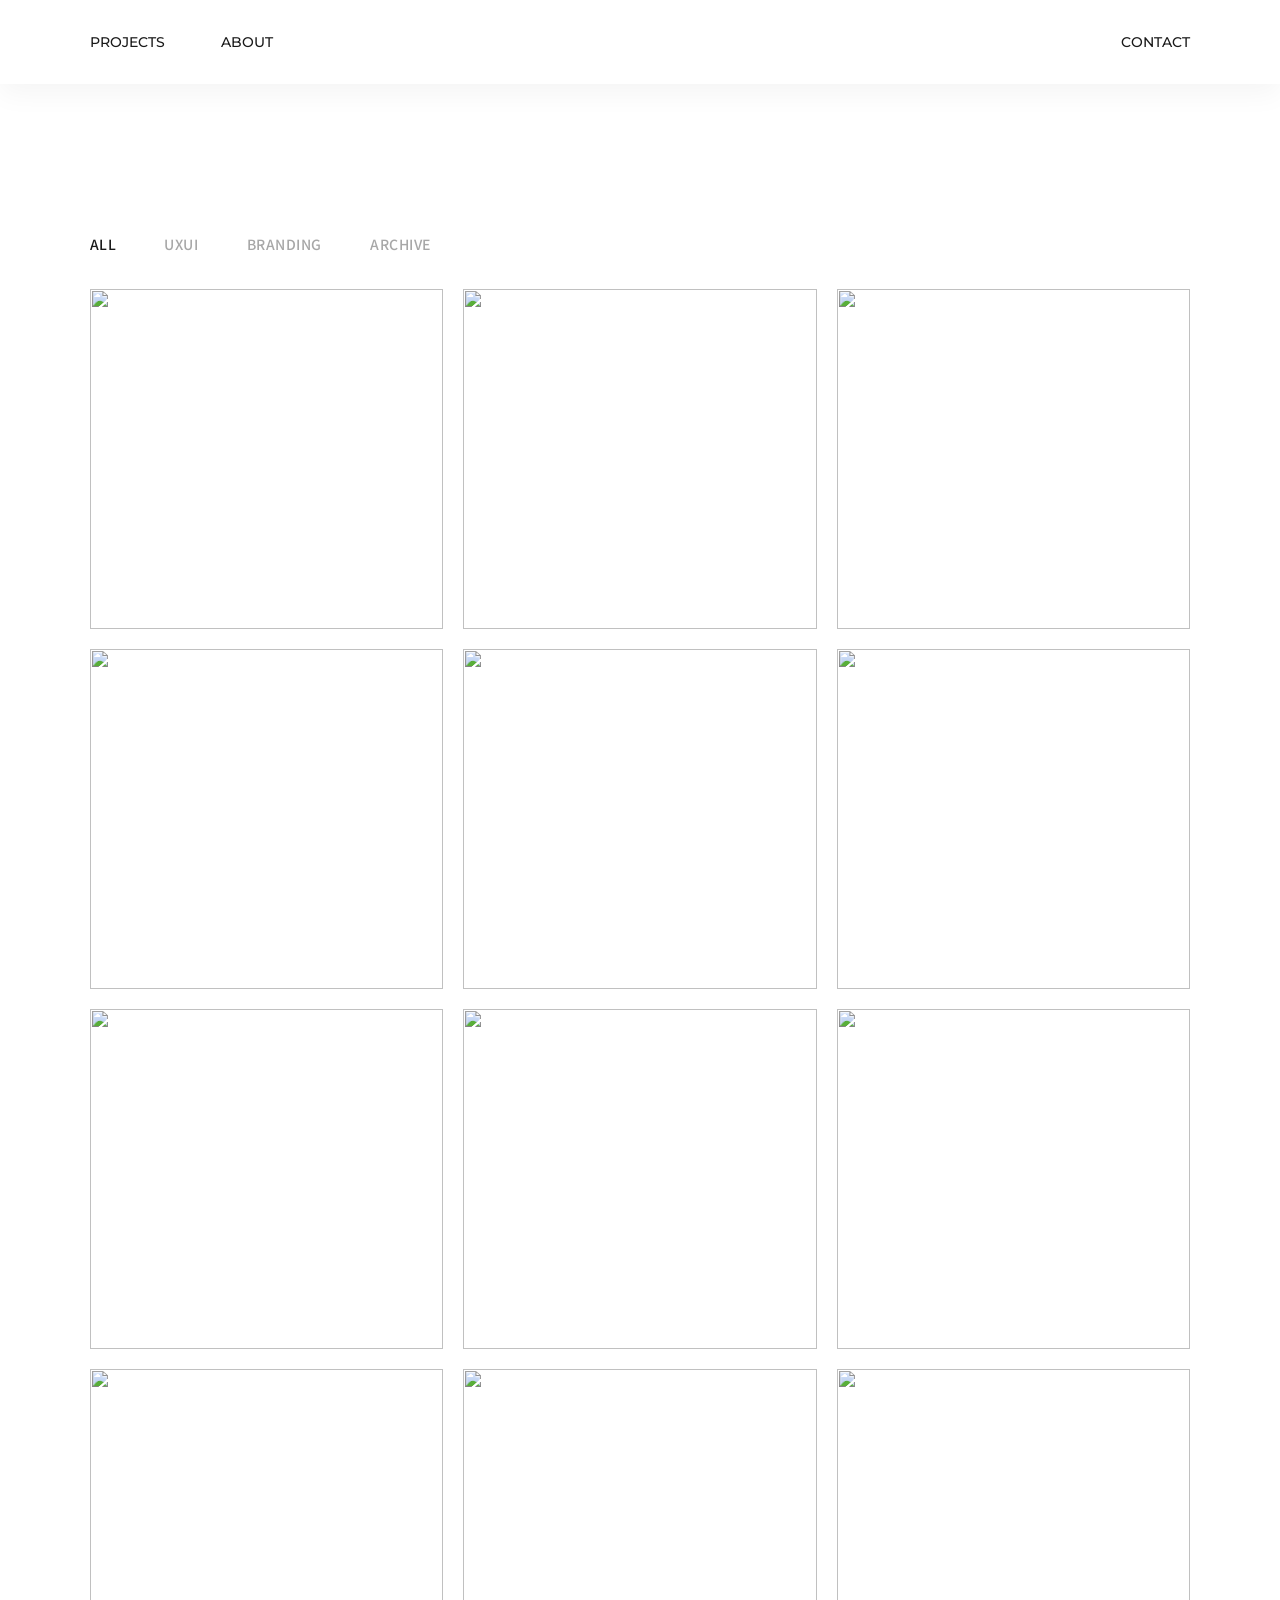
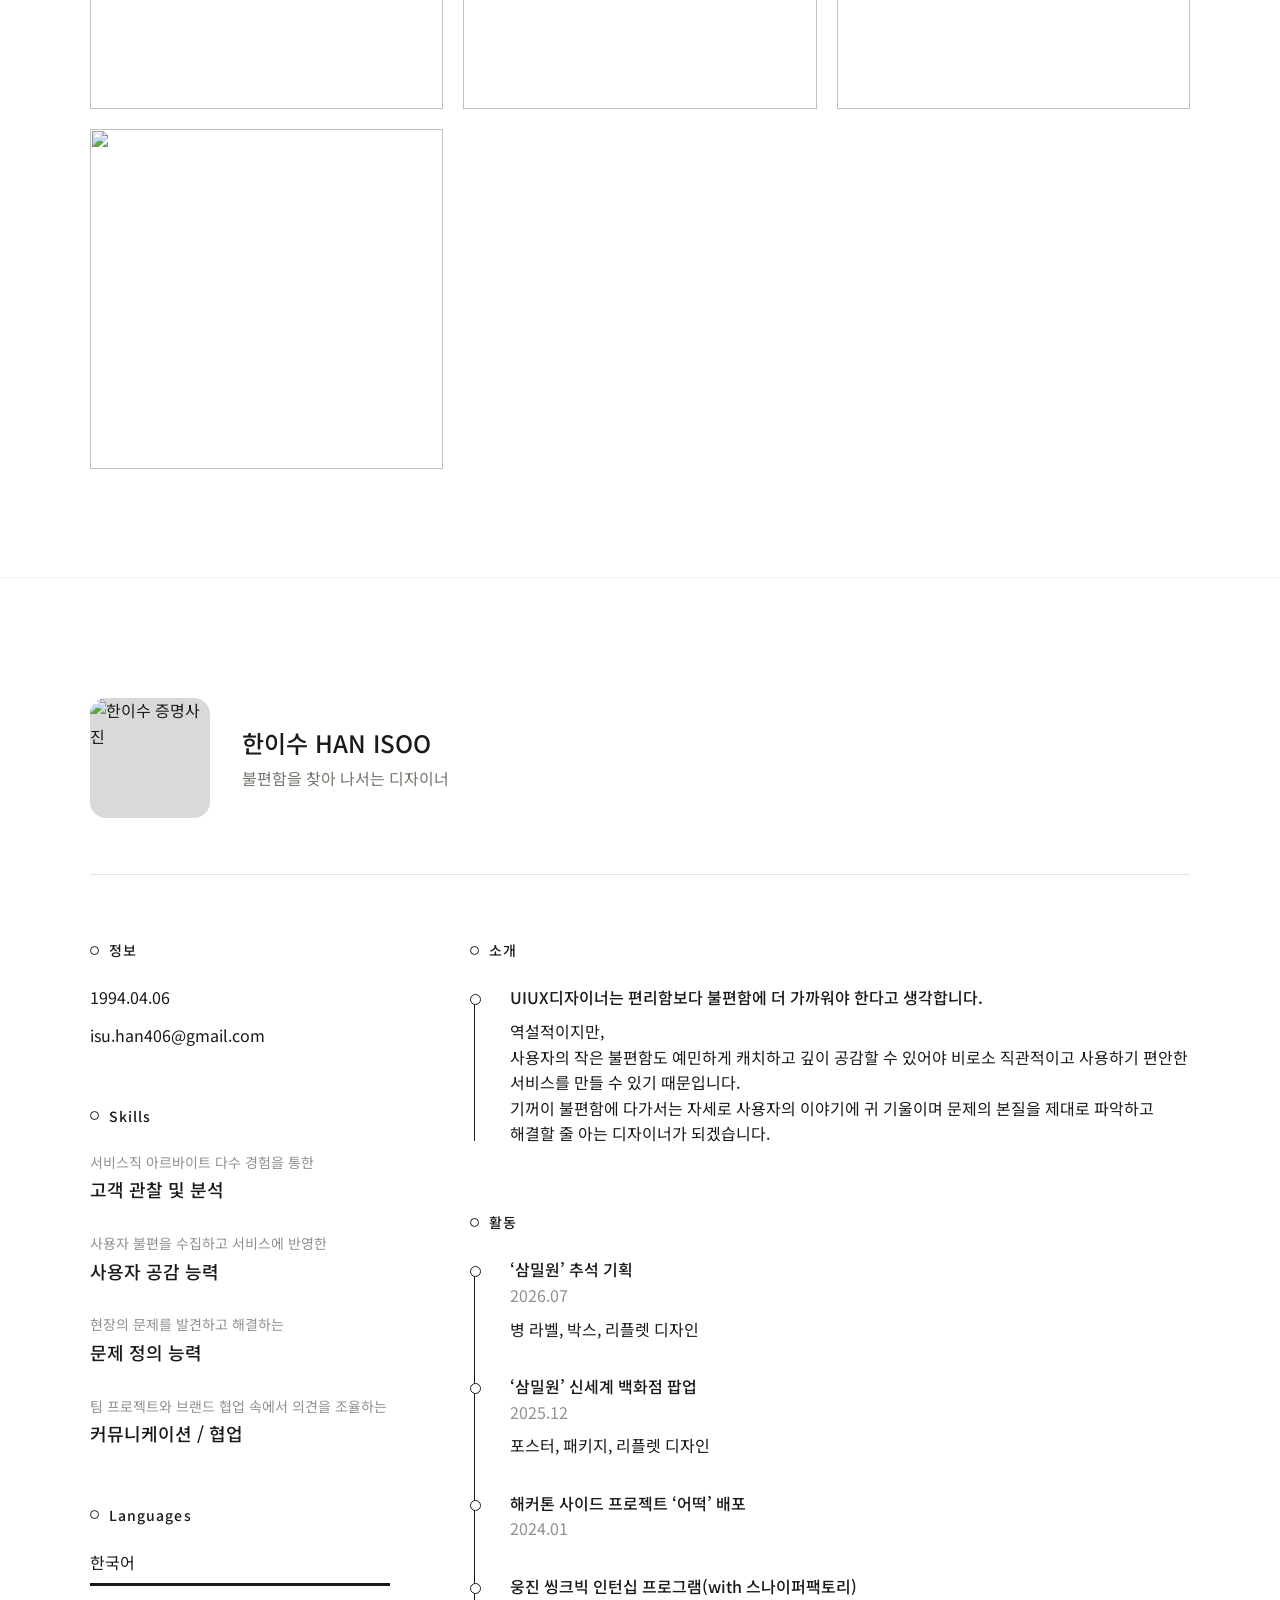
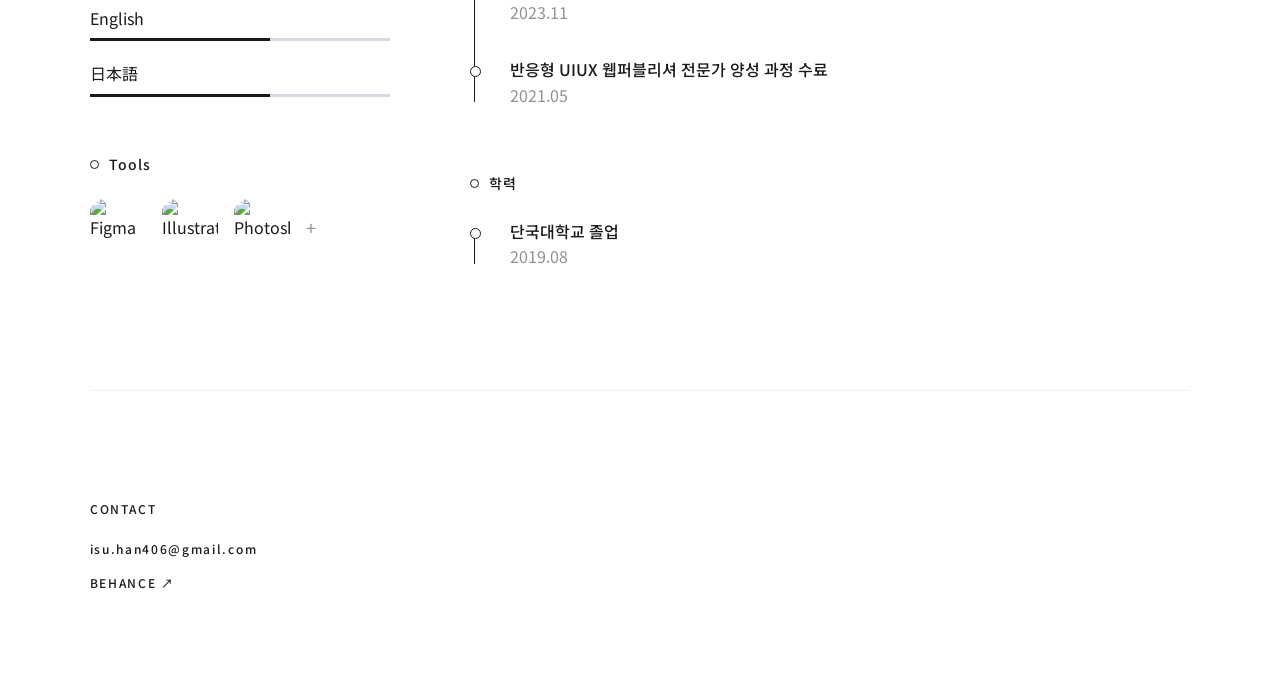
==== index.html @ bb0e3d98 "Add files via upload" ====
<!doctype html>
<html lang="ko">
<head>
  <meta charset="utf-8">
  <meta name="viewport" content="width=device-width, initial-scale=1">
  <meta name="description" content="Independent designer portfolio — UXUI, branding, and experience.">
  <title>Projects — Designer Portfolio</title>
  <link rel="preconnect" href="https://fonts.googleapis.com">
  <link rel="preconnect" href="https://fonts.gstatic.com" crossorigin>
<link href="https://fonts.googleapis.com/css2?family=Montserrat:wght@500;700&family=Noto+Sans+KR:wght@400;500;700&display=swap" rel="stylesheet">  <link rel="stylesheet" href="style.css">
</head>
<body class="home" id="top">
  <!-- 고정 상단 메뉴 -->
  <header class="header">
    <nav class="nav" aria-label="Main navigation">
      <div class="nav-left">
        <a href="#work" data-filter="all">PROJECTS</a>
        <a href="#about">ABOUT</a>
      
      </div>
      <a href="#contact">CONTACT</a>
    </nav>
  </header>

  <main>
    <section class="work" id="work">
      <!-- 카테고리 탭 -->
<div class="filters" role="toolbar" aria-label="Project categories">
  <button type="button" data-filter="all" class="is-on" aria-pressed="true">ALL</button>
  <button type="button" data-filter="uxui" aria-pressed="false">UXUI</button>
  <button type="button" data-filter="branding" aria-pressed="false">BRANDING</button>
  <button type="button" data-filter="archive" aria-pressed="false">ARCHIVE</button>
</div>

      <!-- 3열 그리드: 카테고리별 3개씩 -->
      <div class="grid">
        <a class="card" data-cat="uxui" href="projects/uxui-01.html" aria-label="UXUI 01">
          <img src="images/thumbnails/utteok.webp" alt="" loading="lazy">
          <div class="card-info">
    <h3 class="card-title">어떡?</h3>
    <p class="card-desc">초개인화 떡볶이 큐레이팅 서비스 <br>
      - 개발자, 기획자와 협업<br>
      - 웹앱 | 일러스트 | SNS홍보
    </p>
    <span class="card-more">자세히 보기 →</span>
  </div>
        </a>
        <a class="card" data-cat="uxui" href="projects/uxui-02.html" aria-label="UXUI 02">
          <img src="images/thumbnails/ooonmo.webp" alt="" loading="lazy">
<div class="card-info">
    <h3 class="card-title">오운모</h3>
    <p class="card-desc">취미 운동 맞춤 추천 서비스<br>
      - 기획부터 디자인까지<br>
      - AI를 이용한 A/B 테스트
    </p>
    <span class="card-more">자세히 보기 →</span>
  </div>
        </a>
        <a class="card fit" data-cat="uxui" href="projects/uxui-03.html" aria-label="UXUI 03">
          <img src="images/thumbnails/megathumb.webp" alt="" loading="lazy">
          <div class="card-info">
    <h3 class="card-title">메가커피 키오스크</h3>
    <p class="card-desc">메가커피 키오스크 UI 리디자인<br>
      - 브랜드 전략 분석<br>
      - 키오스크 화면 분석 | 실제와 비교
    </p>
    <span class="card-more">자세히 보기 →</span>
  </div>
        </a>

        <a class="card fit" data-cat="branding" href="projects/branding-01.html" aria-label="Branding 01">
          <img src="images/thumbnails/br1.webp" alt="" loading="lazy">
          <div class="card-info">
    <h3 class="card-title">병라벨과 패키지</h3>
    <p class="card-desc">삼밀원 추석 기획 상품 디자인<br>
      - 브랜딩<br>
      - 꿀병 라벨 | 박스 패키지
    </p>
    <span class="card-more">자세히 보기 →</span>
  </div>
        </a>
        <a class="card" data-cat="branding" href="projects/branding-02.html" aria-label="Branding 02">
          <img src="images/thumbnails/br2.webp" alt="" loading="lazy">
          <div class="card-info">
    <h3 class="card-title">포스터</h3>
    <p class="card-desc">신세계 백화점 팝업 포스터<br>
      - 현장 UX 관찰과 분석<br>
      - 매출 증대 효과
    </p>
    <span class="card-more">자세히 보기 →</span>
  </div>
        </a>
        <a class="card" data-cat="branding" href="projects/branding-03.html" aria-label="Branding 03">
          <img src="images/thumbnails/br3.webp" alt="" loading="lazy">
          <div class="card-info">
    <h3 class="card-title">행택과 패키지</h3>
    <p class="card-desc">삼밀원 행택 & 패키지 디자인<br>
      - 브랜딩<br>
      - 행택 | 박스 패키지
    </p>
    <span class="card-more">자세히 보기 →</span>
  </div>
        </a>

        <a class="card" data-cat="branding" href="projects/branding-04.html" aria-label="Branding 04">
          <img src="images/thumbnails/br4.webp" alt="" loading="lazy">
          <div class="card-info">
    <h3 class="card-title">리플렛</h3>
    <p class="card-desc">삼밀원 리플렛 디자인<br>
      - 브랜딩<br>
      - 리플렛 | 엽서(카드)
    </p>
    <span class="card-more">자세히 보기 →</span>
  </div>
        </a>

        <a class="card" data-cat="archive" href="projects/archive-01.html" aria-label="archive 01">
          <img src="images/thumbnails/br11.webp" alt="" loading="lazy">
          <div class="card-info">
    <h3 class="card-title">상세페이지</h3>
    <p class="card-desc">네일 제품 상세페이지<br>
      - AI 이미지 생성
    </p>
    <span class="card-more">자세히 보기 →</span>
  </div>
        </a>
        <a class="card" data-cat="archive" href="projects/archive-02.html" aria-label="archive 02">
          <img src="images/thumbnails/br22.webp" alt="" loading="lazy">
          <div class="card-info">
    <h3 class="card-title">상세페이지</h3>
    <p class="card-desc">반려동물 식품 상세페이지<br>
      - AI 이미지 생성
    </p>
    <span class="card-more">자세히 보기 →</span>
  </div>
        </a>
        <a class="card fit" data-cat="archive" href="projects/archive-03.html" aria-label="archive 03">
          <img src="images/thumbnails/arch33.webp" alt="" loading="lazy">
          <div class="card-info">
    <h3 class="card-title">일러스트레이션</h3>
    <p class="card-desc">'어떡' 서비스에 필요한 일러스트 제작<br>
      - 캐릭터 일러스트<br>
      - 웹앱 배경 | 캐릭터 스토리
    </p>
    <span class="card-more">자세히 보기 →</span>
  </div>
        </a>
        <a class="card" data-cat="archive" href="projects/archive-04.html" aria-label="archive 04">
          <img src="images/thumbnails/arch4.webp" alt="" loading="lazy">
          <div class="card-info">
    <h3 class="card-title">인스타그램 카드</h3>
    <p class="card-desc">'어떡' 서비스에 홍보 인스타그램 카드<br>
      - 인스타그램 카드뉴스<br>
      - 인스타 피드 | 서비스 홍보
    </p>
    <span class="card-more">자세히 보기 →</span>
  </div>
        </a>
        <a class="card fit" data-cat="archive" href="projects/archive-05.html" aria-label="archive 05">
          <img src="images/thumbnails/arch55.webp" alt="" loading="lazy">
          <div class="card-info">
    <h3 class="card-title">제품촬영</h3>
    <p class="card-desc">삼밀원 제품 셀프촬영<br>
      - 조명과 구도
      
    </p>
    <span class="card-more">자세히 보기 →</span>
  </div>
        </a>
        <a class="card fit" data-cat="archive" href="projects/archive-06.html" aria-label="archive 06">
          <img src="images/thumbnails/arch666.webp" alt="" loading="lazy">
          <div class="card-info">
    <h3 class="card-title">AI 이미지 생성</h3>
    <p class="card-desc">필요한 분위기의 이미지 생성<br>
      - AI 활용능력<br>
      - 클로드 | 제미나이 
    </p>
    <span class="card-more">자세히 보기 →</span>
  </div>
        </a>

      </div>
    </section>

   <section class="resume" id="about">
  <div class="resume-inner">

    <!-- 상단: 증명사진 + 이름 -->
    <header class="resume-head">
      <img class="resume-photo" src="images/profile.jpg" alt="한이수 증명사진">
      <div>
        <h2 class="resume-name">한이수 HAN ISOO</h2>
        <p class="resume-sub">불편함을 찾아 나서는 디자이너</p>
      </div>
    </header>

    <div class="resume-body">
      <!-- 왼쪽 열 -->
      <aside class="resume-side">
  <h3 class="r-label">정보</h3>
  <ul class="r-info">
    <li>1994.04.06</li>    
    <li>isu.han406@gmail.com</li>
  </ul>

  <h3 class="r-label">Skills</h3>
<ul class="r-skills">
  <li>
    <span class="r-skill-desc">서비스직 아르바이트 다수 경험을 통한</span>
    <strong class="r-skill-key">고객 관찰 및 분석</strong>
  </li>
  <li>
    <span class="r-skill-desc">사용자 불편을 수집하고 서비스에 반영한</span>
    <strong class="r-skill-key">사용자 공감 능력</strong>
  </li>
  <li>
    <span class="r-skill-desc">현장의 문제를 발견하고 해결하는</span>
    <strong class="r-skill-key">문제 정의 능력</strong>
  </li>
  <li>
    <span class="r-skill-desc">팀 프로젝트와 브랜드 협업 속에서 의견을 조율하는</span>
    <strong class="r-skill-key">커뮤니케이션 / 협업</strong>
  </li>
</ul>

  <h3 class="r-label">Languages</h3>
  <ul class="r-bars">
    <li style="--lv: 100%"><span>한국어</span></li>
    <li style="--lv: 60%"><span>English</span></li>
    <li style="--lv: 60%"><span>日本語</span></li>
  </ul>

  <h3 class="r-label">Tools</h3>
  <div class="r-tools">
    <img src="images/tools/logofig.png" alt="Figma">
    <img src="images/tools/logoai.png" alt="Illustrator">
    <img src="images/tools/logophotos.png" alt="Photoshop">
    <span class="r-plus" aria-label="그 외 다수">+</span>
  </div>
</aside>

      <!-- 오른쪽 열 -->
      <div class="resume-main">

        <section class="r-sec">
          <h3 class="r-label">소개</h3>
          <div class="r-list">
            <div class="r-item">
              <p class="r-title">UIUX디자이너는 편리함보다 불편함에 더 가까워야 한다고 생각합니다.</p>
              <p>
                역설적이지만,<br>
                사용자의 작은 불편함도 예민하게 캐치하고 깊이 공감할 수 있어야 비로소 직관적이고 사용하기 편안한 서비스를 만들 수 있기 때문입니다.<br>
                기꺼이 불편함에 다가서는 자세로 사용자의 이야기에 귀 기울이며 문제의 본질을 제대로 파악하고 해결할 줄 아는 디자이너가 되겠습니다.
              </p>
            </div>
          </div>
        </section>

        <section class="r-sec">
          <h3 class="r-label">활동</h3>
          <div class="r-list">
            <div class="r-item">
              <p class="r-title">‘삼밀원’ 추석 기획</p>
              <p class="r-date">2026.07</p>
              <p>병 라벨, 박스, 리플렛 디자인</p>
            </div>
            <div class="r-item">
              <p class="r-title">‘삼밀원’ 신세계 백화점 팝업</p>
              <p class="r-date">2025.12</p>
              <p>포스터, 패키지, 리플렛 디자인</p>
            </div>
            <div class="r-item">
              <p class="r-title">해커톤 사이드 프로젝트 ‘어떡’ 배포</p>
              <p class="r-date">2024.01</p>
            </div>
            <div class="r-item">
              <p class="r-title">웅진 씽크빅 인턴십 프로그램(with 스나이퍼팩토리)</p>
              <p class="r-date">2023.11</p>
            </div>
            <div class="r-item">
              <p class="r-title">반응형 UIUX 웹퍼블리셔 전문가 양성 과정 수료</p>
              <p class="r-date">2021.05</p>
            </div>
          </div>
        </section>

        <section class="r-sec">
          <h3 class="r-label">학력</h3>
          <div class="r-list">
            <div class="r-item">
              <p class="r-title">단국대학교 졸업</p>
              <p class="r-date">2019.08</p>
            </div>
          </div>
        </section>

      </div>
    </div>
  </div>
</section>

<section class="panel" id="contact">
  <p class="kicker">CONTACT</p>

  <div class="contact-list">
    <button type="button" class="mail copy-mail" data-copy="isu.han406@gmail.com">
      isu.han406@gmail.com
    </button>
    <span class="copy-toast" role="status" aria-live="polite">복사되었습니다</span>

    <a class="mail" href="https://www.behance.net/bca47621" target="_blank" rel="noopener noreferrer">
      BEHANCE ↗
    </a>
  </div>
</section>

  </main>

  <script>
  (function () {
    var tabs = document.querySelectorAll(".filters [data-filter]");
    var triggers = document.querySelectorAll("[data-filter]"); // 탭 + PROJECTS 링크
    var cards = document.querySelectorAll("[data-cat]");
    var KEY = "portfolio-filter";
    var current = "all";

    var valid = Array.prototype.map.call(tabs, function (t) {
      return t.dataset.filter;
    });

    function setFilter(value, animate) {
      current = value;
      tabs.forEach(function (tab) {
        var on = tab.dataset.filter === value;
        tab.classList.toggle("is-on", on);
        tab.setAttribute("aria-pressed", on);
      });
      cards.forEach(function (card) {
        var show = value === "all" || card.dataset.cat === value;
        card.hidden = !show;
        if (show && animate) {
          card.classList.remove("fade");
          void card.offsetWidth;
          card.classList.add("fade");
        }
      });
    }

    function saveFilter(value) {
      try { sessionStorage.setItem(KEY, value); } catch (e) {}
      history.replaceState(null, "", value === "all" ? "#work" : "#" + value);
    }

    // 탭 / PROJECTS 클릭
    triggers.forEach(function (el) {
      el.addEventListener("click", function (e) {
        e.preventDefault();
        var value = el.dataset.filter;
        setFilter(value, true);
        saveFilter(value);
        if (el.closest(".nav")) {
          document.getElementById("work").scrollIntoView({ behavior: "smooth" });
        }
      });
    });

    // 프로젝트 카드 클릭: 상세페이지로 가기 직전에 현재 탭 저장
    cards.forEach(function (card) {
      card.addEventListener("click", function () {
        try { sessionStorage.setItem(KEY, current); } catch (e) {}
      });
    });

    // 복원: 뒤로가기면 저장된 탭, 아니면 주소 해시, 둘 다 없으면 ALL
    function restore() {
      var nav = performance.getEntriesByType("navigation")[0];
      var isBack = nav && nav.type === "back_forward";
      var saved = null;
      try { saved = sessionStorage.getItem(KEY); } catch (e) {}
      var hash = location.hash.replace("#", "");

      var value = "all";
      if (isBack && valid.indexOf(saved) > -1) value = saved;
      else if (valid.indexOf(hash) > -1) value = hash;

      setFilter(value, false);
    }

    restore();
    window.addEventListener("pageshow", function (e) {
      if (e.persisted) restore(); // 브라우저 캐시로 복귀한 경우
    });
  })();
  (function () {
    var about = document.querySelector(".about");
    if (!about) return;

    var search = about.querySelector(".search");
    var typed = document.getElementById("typed");
    var text = typed.dataset.text;
    var reduce = window.matchMedia("(prefers-reduced-motion: reduce)").matches;

    
  })();

  
  (function () {
    var btn = document.querySelector(".copy-mail");
    var toast = document.querySelector(".copy-toast");
    if (!btn) return;
    var timer;

    function done() {
      toast.classList.add("is-show");
      clearTimeout(timer);
      timer = setTimeout(function () { toast.classList.remove("is-show"); }, 1800);
    }

    function fallback(text) {            // 구형 브라우저 / file:// 대비
      var ta = document.createElement("textarea");
      ta.value = text;
      ta.style.position = "fixed";
      ta.style.opacity = "0";
      document.body.appendChild(ta);
      ta.select();
      try { document.execCommand("copy"); } catch (e) {}
      document.body.removeChild(ta);
      done();
    }

    btn.addEventListener("click", function () {
      var text = btn.dataset.copy;
      if (navigator.clipboard && window.isSecureContext) {
        navigator.clipboard.writeText(text).then(done, function () { fallback(text); });
      } else {
        fallback(text);
      }
    });
  })();

</script>
</body>
</html>
---- style.css ----
@charset "UTF-8";
:root {
  --paper: #f7f6f2;
  --ink: #20201e;
  --muted: #77766f;
  --line: #d9d7cf;
  --serif: Georgia, "Times New Roman", serif;
  --sans: "DM Sans", "Noto Sans KR", Arial, sans-serif;
  --mono: "DM Mono", monospace;
  --wrap: min(1320px, 100% - 14vw);   /* 본문 폭: 최대 1320px, 좁은 화면에선 좌우 7vw 여백 */
}
* { box-sizing: border-box; }
html { scroll-behavior: smooth; scroll-padding-top: 84px; }

body {
  margin: 0;
  background: #fff;
  color: #1a1a1a;
  font-family: "Noto Sans KR", "Noto Sans", sans-serif;
  font-size: 16px;
  font-weight: 400;
  line-height: 1.6;
  -webkit-font-smoothing: antialiased;
}
a { color: inherit; text-decoration: none; }

/* ---------- 고정 상단 메뉴 ---------- */
.header {
  position: fixed;
  top: 0; left: 0; right: 0;
  z-index: 10;
  background: #fff;
  box-shadow: 0 10px 28px rgba(0, 0, 0, .045);
}
.nav {
  height: 84px;
  width: var(--wrap);
  margin: 0 auto;
  display: flex;
  align-items: center;
  justify-content: space-between;
}
.nav-left { display: flex; gap: 56px; }
.nav a {
  font-family: "Montserrat", sans-serif;
  font-size: 14px;
  font-weight: 500;
  line-height: 1.6;
  letter-spacing: 0;
  transition: opacity .2s;
}
.nav a:hover { opacity: .45; }

/* ---------- 작업물 영역 ---------- */
.work {
  width: var(--wrap);
  margin: 0 auto;
  min-height: 100vh;
  padding: calc(84px + 17vh) 0 12vh;
}

/* 탭 */
.filters {
  display: flex;
  justify-content: left;
  gap: 48px;
  margin-bottom: 38px;
}
.filters button {
  appearance: none;
  background: none;
  border: 0;
  padding: 0;
  font: 500 14px/1 "DM Sans", "Noto Sans KR", Arial, sans-serif;
  letter-spacing: .04em;
  color: #1a1a1a;
  opacity: .38;               /* 기본은 옅게 */
  cursor: pointer;
  transition: opacity .2s;
}
.filters button:hover { opacity: .7; }
.filters button.is-on,
.filters button.is-on:hover { opacity: 1; }   /* 선택된 탭만 진하게 */

/* 3열 그리드 */
.grid {
  display: grid;
  grid-template-columns: repeat(3, minmax(0, 1fr));
  gap: 20px;
}
.card {
  position: relative;
  display: block;
  aspect-ratio: 1.04 / 1;
  background: none;
  overflow: hidden;
}
.card[hidden] { display: none; }

.card img {
  width: 100%;
  height: 100%;
  display: block;
  object-fit: cover;
  transition: transform .6s cubic-bezier(.2, .65, .3, 1);
}

/* 호버 오버레이 */
.card-info {
  position: absolute;
  inset: 0;
  padding: 28px;
  display: flex;
  flex-direction: column;
  justify-content: flex-end;      /* 글을 아래쪽에 배치 */
  background: rgba(214, 112, 52, .92);   /* 오버레이 색: 원하는 색으로 변경 */
  color: #fff;
  opacity: 0;
  transition: opacity .35s ease;
  justify-content: flex-start;   /* flex-end → flex-start: 위에서부터 쌓임 */
}
.card-title {
  margin: 0 0 4px;
  font-size: 18px;
  font-weight: 500;
  line-height: 1.6;
}
.card-desc {
  margin: 0 0 20px;
  font-size: 14px;
  font-weight: 400;
  line-height: 1.6;
  opacity: .85;
  display: -webkit-box;
  -webkit-line-clamp: 3;          /* 최대 2줄, 숫자 조절 */
  line-clamp: 3;
  -webkit-box-orient: vertical;
  overflow: hidden;
}
.card-more {
  font-size: 14px;
  line-height: 1.6;
  margin-top: auto;              /* "자세히 보기"는 항상 맨 아래 */
}

/* 글이 아래에서 살짝 올라오는 효과 */
.card-info > * {
  transform: translateY(10px);
  transition: transform .4s ease;
}

.card:hover .card-info,
.card:focus-visible .card-info { opacity: 1; }
.card:hover .card-info > *,
.card:focus-visible .card-info > * { transform: none; }
.card.fit img { object-fit: contain; }
.card.fade { animation: fade .45s ease; }
@keyframes fade {
  from { opacity: 0; transform: translateY(8px); }
  to   { opacity: 1; transform: none; }
}

/* ---------- ABOUT / CONTACT ---------- */
.panel {
  width: var(--wrap);
  margin: 0 auto;
  padding: 12vh 0 10vh;
  border-top: 1px solid #efefef;
}
.kicker {
  margin: 0 0 22px;
  font-size: 12px;
  font-weight: 500;
  letter-spacing: .16em;
}
.panel p:not(.kicker) {
  max-width: 460px;
  margin: 0;
  font-size: 15px;
  line-height: 1.75;
}
.mail { font-size: 12px; font-weight: 500; letter-spacing: .14em; transition: opacity .2s; }
.mail:hover { opacity: .45; }

/* ---------- 반응형 ---------- */
@media (max-width: 1000px) {
  .nav, .work, .panel { padding-left: 7vw; padding-right: 7vw; }
  .grid { grid-template-columns: repeat(2, minmax(0, 1fr)); }
}
@media (max-width: 600px) {
  html { scroll-padding-top: 64px; }
  .nav { height: 64px; padding: 0 24px; }
  .nav-left { gap: 22px; }
  .nav a { font-size: 11px; }
  .work { padding: 120px 24px 56px; min-height: 0; }
  .filters { gap: 20px; margin-bottom: 22px; }
  .grid { grid-template-columns: 1fr; gap: 12px; }
  .panel { padding: 64px 24px; }
}
@media (hover: none) {
  .card-info { display: none; }
}
/* ---------- 상세페이지 (피그마 1920px 기준) ---------- */
.pd {
  width: var(--wrap);
  margin: 0 auto;
  padding: calc(84px + 120px) 0 120px;   /* 내비 ↔ 본문 120px */
}

/* 기본 간격: 모든 블록 사이 120px (소제목 ↔ 다음 섹션, 이미지 ↔ 다음 섹션 등) */
.pd > * + * { margin-top: 120px; }

/* 상단 정보 */
.pd-cat   { margin: 0 0 4px;  font-size: 12px; font-weight: 400; color: #919191; }
.pd-title { margin: 0 0 16px; font-size: 24px; font-weight: 500; }
.pd-desc  { margin: 0; font-size: 16px; font-weight: 400; word-break: keep-all; }
.pd-info  { margin: 0; text-align: right; font-size: 16px; }
.pd-info p { margin: 16px 0 0; }

/* 텍스트 섹션 */
.pd-label { margin: 0 0 8px; font-size: 12px; font-weight: 400; color: #919191; }
.pd-sec p { margin: 0; font-size: 16px; font-weight: 400; word-break: keep-all; }

/* 이미지: 원본 크기 그대로, 가운데 정렬, 1320px보다 크면 줄임 */
.pd-img { margin: 0; }
.pd-img img {
  display: block;
  width: auto;
  max-width: 100%;
  height: auto;
  margin: 0 auto;
}
.pd-img.is-full img { width: 100%; }   /* 1320px로 꽉 채우고 싶은 이미지에만 추가 */

.pd-img.w-1000 img { max-width: 1000px; }
.pd-img.w-880  img { max-width: 880px; }

.pd-row {
  display: grid;
  grid-template-columns: 1fr 1fr;
  gap: 20px;
}

/* 예외 간격 (우선순위를 높여서 기본 120px을 덮어씀) */
.pd > .pd-info + .pd-img,
.pd > .pd-hero { margin-top: 16px; }             /* 정보 ↔ 메인 이미지 16px */
.pd > .pd-hero + .pd-sec { margin-top: 40px; }   /* 메인 이미지 ↔ 첫 소제목 40px */
.pd > .pd-sec + .pd-img,
.pd > .pd-sec + .pd-row { margin-top: 40px; }    /* 줄글 ↔ 이미지 40px */
.pd > .pd-img + .pd-img,
.pd > .pd-img + .pd-row,
.pd > .pd-row + .pd-img { margin-top: 40px; }    /* 이미지 ↔ 이미지 40px */

/* 비교 레이아웃: 왼쪽 | 화살표 | 오른쪽 */
.pd-compare {
  display: grid;
  grid-template-columns: 1fr auto 2fr;   /* 왼쪽 : 화살표 : 오른쪽 */
  column-gap: 40px;
  align-items: start;
}

.pd-col > * { margin: 0; }
.pd-col > * + * { margin-top: 40px; }       /* 이미지 ↔ 글 40px */

/* 오른쪽 사진 2장 가로 배치 */
.pd-pair {
  display: grid;
  grid-template-columns: 1fr 1fr;
  gap: 20px;
}

/* 사진: 같은 비율로 통일 */
.pd-compare .pd-img img {
  display: block;
  width: 100%;
  height: auto;
  aspect-ratio: 4 / 3;
  object-fit: cover;
}

.pd-compare .pd-col > .pd-list { margin-top: 24px; }

/* 화살표: 사진 높이의 가운데쯤 */
.pd-arrow {
  align-self: start;
  margin-top: 8vw;        /* 사진 중앙에 오도록 조절 */
  font-size: 24px;
  line-height: 1;
}

.pd-list {
  margin: 0;
  padding-left: 1.2em;
  font-size: 16px;
  word-break: keep-all;
}

/* 앞 요소와의 간격 40px */
.pd > .pd-sec + .pd-compare,
.pd > .pd-img + .pd-compare { margin-top: 40px; }

@media (max-width: 1000px) {
  .pd > .pd-sec + .pd-compare,
  .pd > .pd-img + .pd-compare { margin-top: 40px; }
}
@media (max-width: 600px) {
  .pd-compare { grid-template-columns: 1fr; row-gap: 24px; }
  .pd-arrow { margin-top: 0; transform: rotate(90deg); justify-self: center; }
  .pd > .pd-sec + .pd-compare { margin-top: 24px; }
}


/* ---------- 반응형 ---------- */
@media (max-width: 1000px) {
  .pd > * + * { margin-top: 80px; }
  .pd > .pd-hero { margin-top: 16px; }
  .pd > .pd-hero + .pd-sec,
  .pd > .pd-sec + .pd-img,
  .pd > .pd-sec + .pd-row { margin-top: 40px; }
  .pd > .pd-img + .pd-img,
  .pd > .pd-img + .pd-row,
  .pd > .pd-row + .pd-img { margin-top: 40px; }
}
@media (max-width: 600px) {
  .pd { padding: calc(64px + 56px) 0 80px; }
  .pd > * + * { margin-top: 56px; }
  .pd > .pd-hero { margin-top: 16px; }
  .pd > .pd-hero + .pd-sec,
  .pd > .pd-sec + .pd-img,
  .pd > .pd-sec + .pd-row { margin-top: 24px; }
  .pd-desc, .pd-info, .pd-sec p { font-size: 14px; }
  .pd-info { text-align: left; }
  .pd-row { grid-template-columns: 1fr; gap: 12px; }
  .pd > .pd-img + .pd-img,
  .pd > .pd-img + .pd-row,
  .pd > .pd-row + .pd-img { margin-top: 24px; }
}

/* ---------- ABOUT (이력서 형식) ---------- */
.resume { padding: 120px 0; border-top: 1px solid #efefef; }
.resume-inner { width: var(--wrap); margin: 0 auto; }

/* 상단 */
.resume-head {
  display: flex;
  align-items: center;
  gap: 32px;
  padding-bottom: 56px;
  border-bottom: 1px solid #e5e5e5;
}
.resume-photo {
  flex: none;
  width: 120px;
  height: 120px;
  border-radius: 16px;
  object-fit: cover;
  background: #d9d9d9;
}
.resume-name { margin: 0 0 4px; font-size: 24px; font-weight: 500; line-height: 1.6; }
.resume-sub  { margin: 0; font-size: 16px; line-height: 1.6; color: #77766f; }

/* 본문 2열 */
.resume-body {
  display: grid;
  grid-template-columns: 300px 1fr;
  gap: 80px;
  padding-top: 64px;
}

/* 소제목 */
.r-label {
  display: flex;
  align-items: center;
  gap: 10px;
  margin: 0 0 24px;
  font-size: 14px;
  font-weight: 500;
  line-height: 1.6;
  letter-spacing: .08em;
}
.r-label::before {
  content: "";
  width: 7px; height: 7px;
  border: 1.5px solid #1a1a1a;
  border-radius: 50%;
}

/* 왼쪽 열 */
.resume-side p, .resume-side li { font-size: 16px; line-height: 1.6; }
.r-info { margin: 0 0 56px; padding: 0; list-style: none; }
.r-info li + li { margin-top: 12px; }

.r-tools { display: flex; gap: 16px; }
.r-tools img { width: 56px; height: 56px; border-radius: 14px; }

/* 오른쪽 열: 세로 타임라인 */
.r-sec { margin-bottom: 64px; }
.r-sec:last-child { margin-bottom: 0; }
.r-sec .r-label { padding-left: 0; }

.r-list {
  position: relative;
  padding-left: 40px;
}
.r-list::before {                 /* 세로선 */
  content: "";
  position: absolute;
  left: 4px; top: 10px; bottom: 6px;
  width: 1px;
  background: #1a1a1a;
}
.r-item { position: relative; }
.r-item + .r-item { margin-top: 32px; }
.r-item::before {                 /* 항목 점 */
  content: "";
  position: absolute;
  left: -40px; top: 9px;
  width: 9px; height: 9px;
  border: 1.5px solid #1a1a1a;
  border-radius: 50%;
  background: #fff;
}
.r-item p { margin: 0; font-size: 16px; line-height: 1.6; word-break: keep-all; }
.r-title { font-weight: 500; }
.r-date { color: #919191; }
.r-title + p:not(.r-date), .r-date + p { margin-top: 8px; }

/* 반응형 */
@media (max-width: 1000px) {
  .resume-body { grid-template-columns: 1fr; gap: 56px; }
}
@media (max-width: 600px) {
  .resume { padding: 72px 0; }
  .resume-head { gap: 20px; padding-bottom: 36px; }
  .resume-photo { width: 88px; height: 88px; }
  .resume-name { font-size: 20px; }
  .resume-sub, .r-item p, .resume-side li { font-size: 14px; }
  .resume-body { padding-top: 40px; }
}

/* Skills / Languages 막대 */
.r-bars { margin: 0 0 56px; padding: 0; list-style: none; }
.r-bars li {
  position: relative;
  padding-bottom: 10px;
  margin-bottom: 20px;
  font-size: 16px;
  line-height: 1.6;
}
.r-bars li::before,
.r-bars li::after {
  content: "";
  position: absolute;
  left: 0; bottom: 0;
  height: 3px;
}
.r-bars li::before {              /* 전체 길이(옅은 막대) */
  width: 100%;
  background: #d5d9e4;
}
.r-bars li::after {               /* 채워진 길이(진한 막대) */
  width: var(--lv, 50%);
  background: #1a1a1a;
}
.r-bars li:last-child { margin-bottom: 0; }

/* Skills: 회색 설명 + 진한 키워드 */
.r-skills { margin: 0 0 56px; padding: 0; list-style: none; }
.r-skills li + li { margin-top: 28px; }

.r-skill-desc {
  display: block;
  font-size: 14px;
  font-weight: 400;
  line-height: 1.6;
  color: #919191;
  word-break: keep-all;
}
.r-skill-key {
  display: block;
  margin-top: 2px;
  font-size: 18px;
  font-weight: 500;
  line-height: 1.6;
  color: #1a1a1a;
}
.r-tools { align-items: center; }
.r-plus {
  font-size: 18px;
  line-height: 1;
  color: #919191;
}

.contact-list {
  display: flex;
  flex-direction: column;
  align-items: flex-start;
  gap: 16px;
  position: relative;
}
.copy-mail {
  appearance: none;
  background: none;
  border: 0;
  padding: 0;
  cursor: pointer;
  color: inherit;
  font-family: inherit;
  text-align: left;
}

/* 복사 안내 */
.copy-toast {
  position: absolute;
  top: 0;
  left: 260px;               /* 이메일 글자 오른쪽쯤, 필요하면 조절 */
  font-size: 12px;
  line-height: 1.6;
  color: #919191;
  opacity: 0;
  transform: translateY(4px);
  transition: opacity .25s ease, transform .25s ease;
  pointer-events: none;
}
.copy-toast.is-show { opacity: 1; transform: none; }
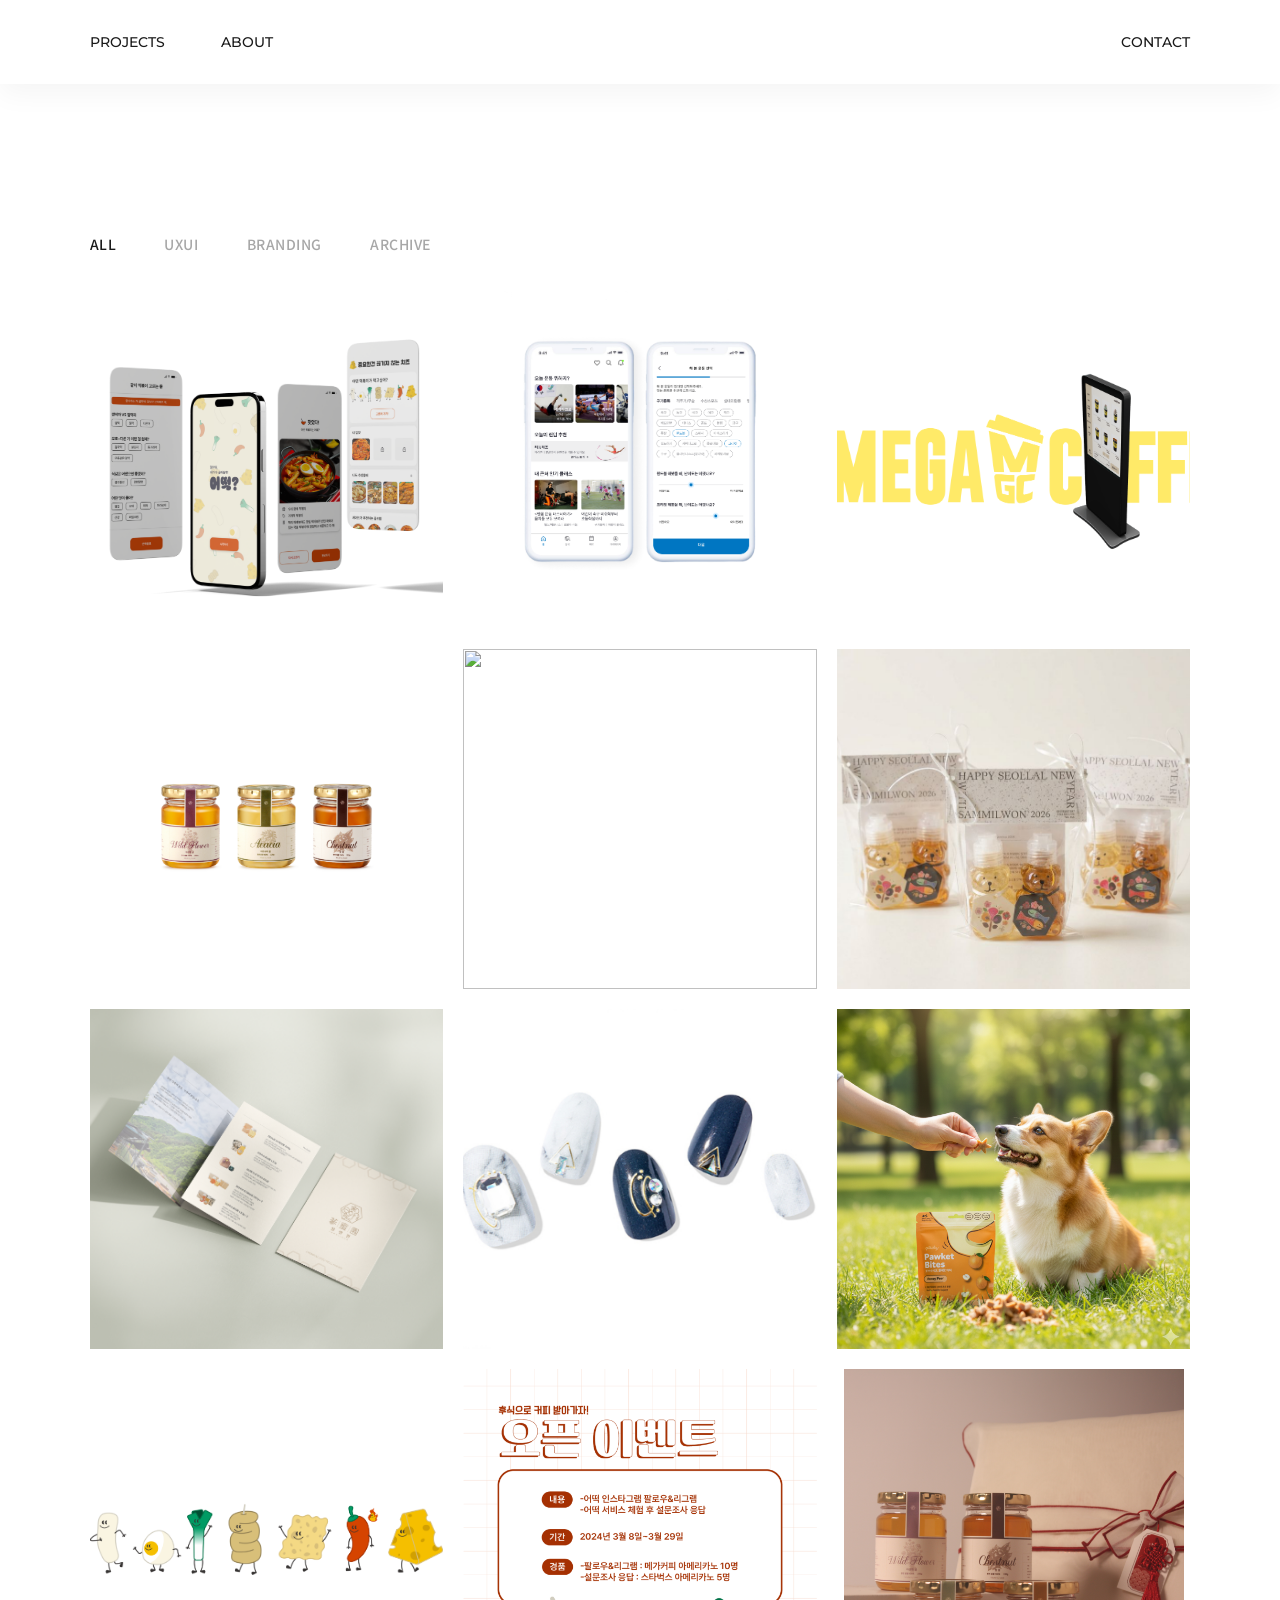
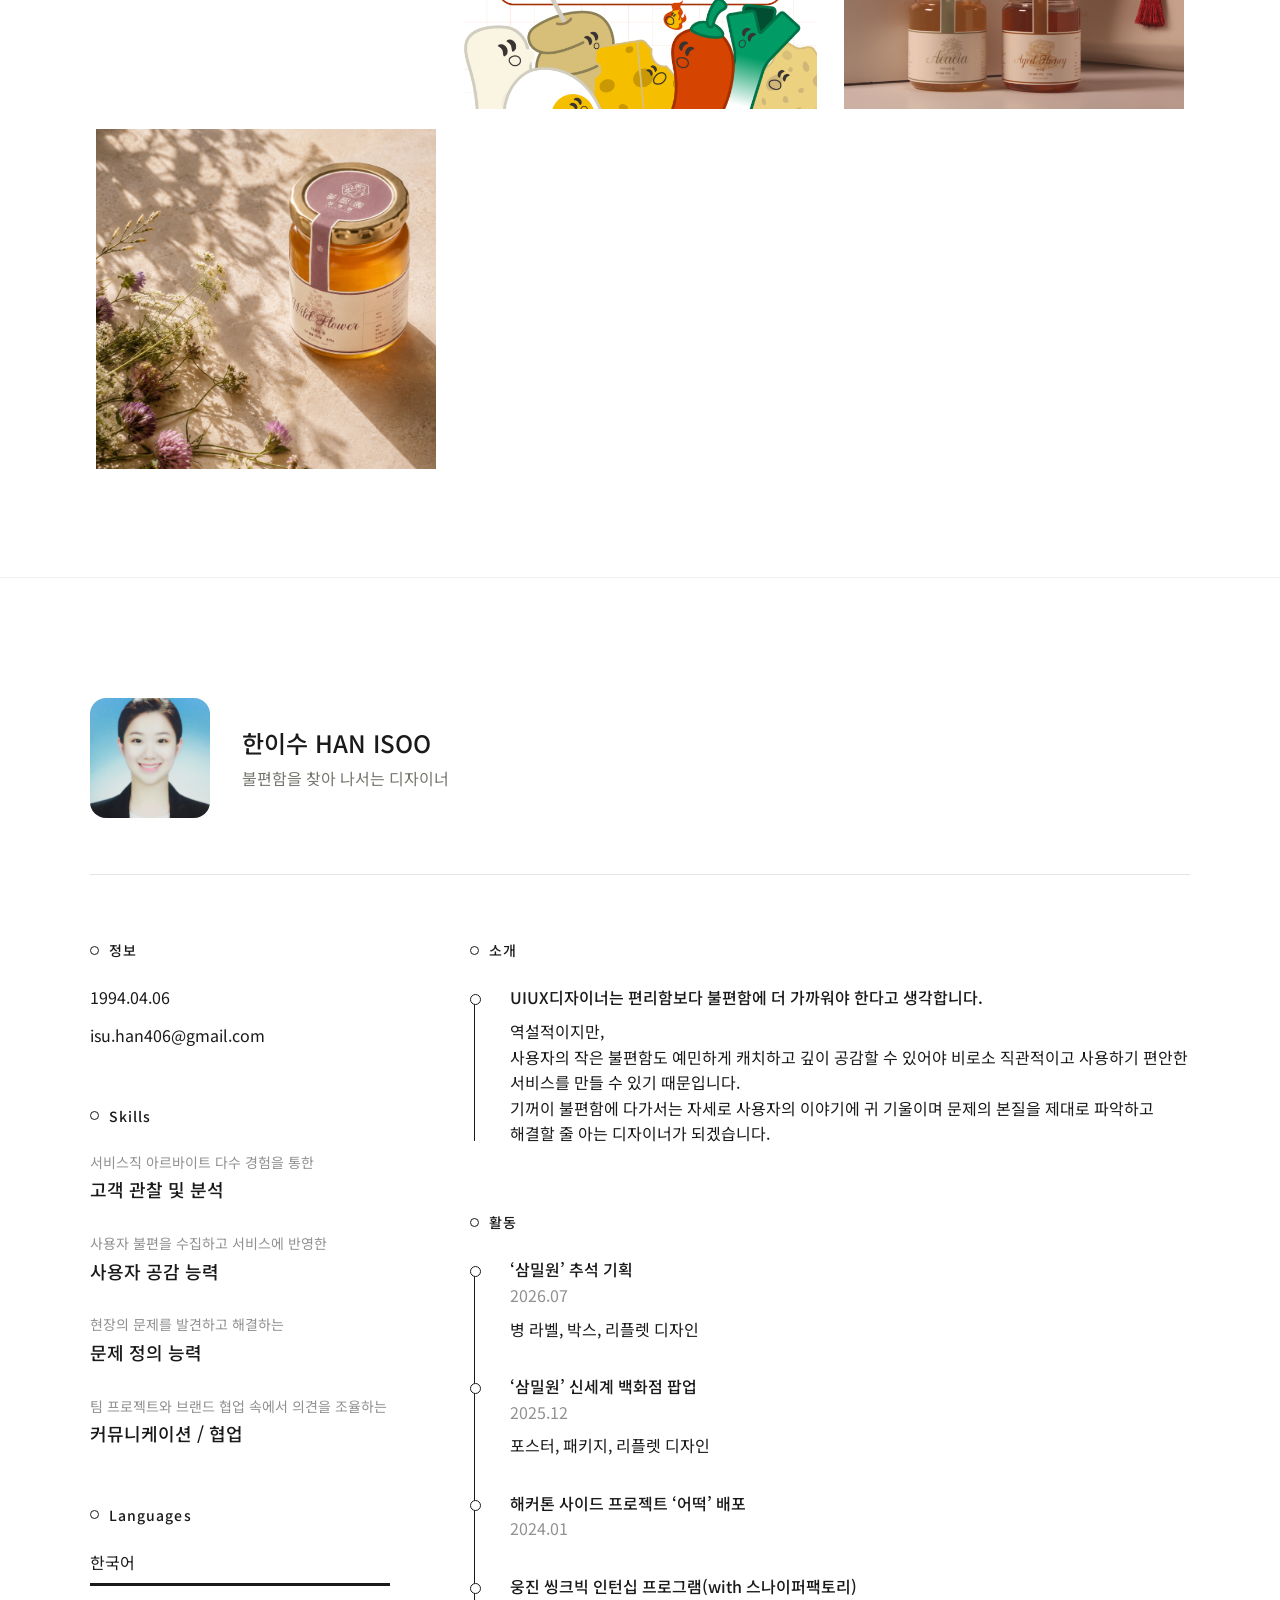
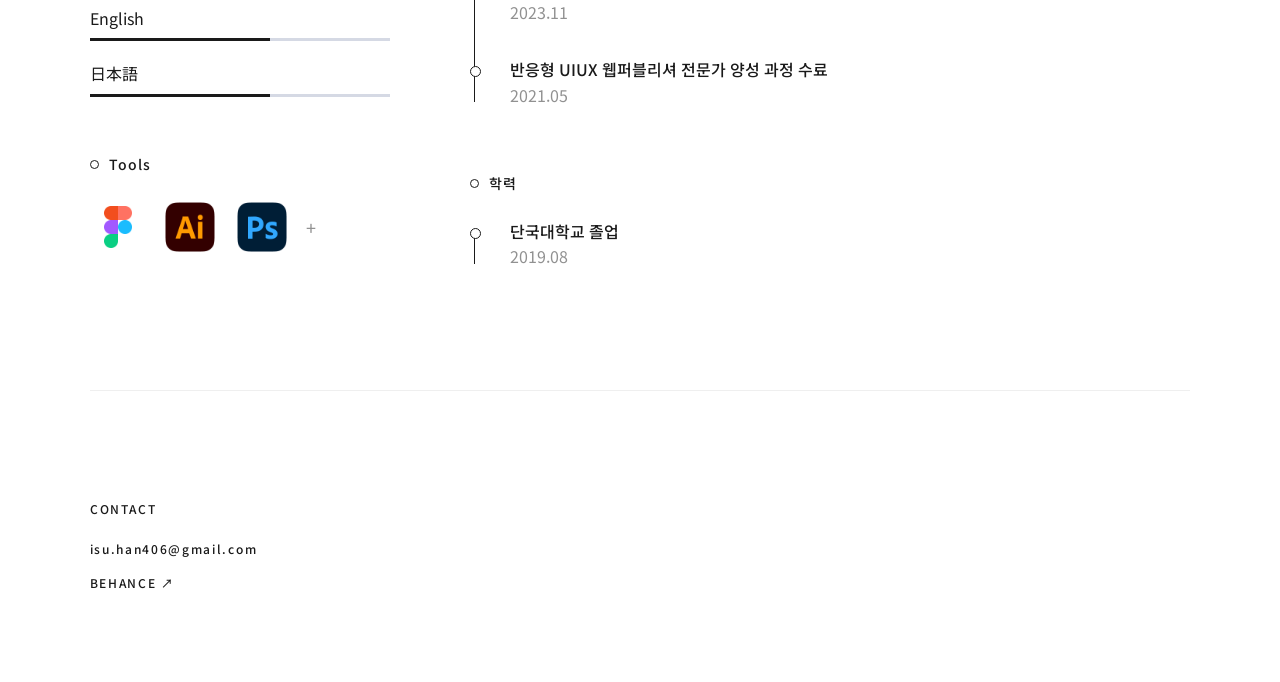
==== commit 71b9f142: "모바일 에러 수정" ====
--- a/index.html
+++ b/index.html
@@ -187,7 +187,7 @@
 
     <!-- 상단: 증명사진 + 이름 -->
     <header class="resume-head">
-      <img class="resume-photo" src="images/profile.jpg" alt="한이수 증명사진">
+      <img class="resume-photo" src="images/profile.JPG" alt="한이수 증명사진">
       <div>
         <h2 class="resume-name">한이수 HAN ISOO</h2>
         <p class="resume-sub">불편함을 찾아 나서는 디자이너</p>
--- a/style.css
+++ b/style.css
@@ -21,7 +21,10 @@
   font-weight: 400;
   line-height: 1.6;
   -webkit-font-smoothing: antialiased;
-}
+  overflow-x: clip;
+}
+
+img { max-width: 100%; height: auto; }
 a { color: inherit; text-decoration: none; }
 
 /* ---------- 고정 상단 메뉴 ---------- */
@@ -189,6 +192,7 @@
 }
 @media (max-width: 600px) {
   html { scroll-padding-top: 64px; }
+  
   .nav { height: 64px; padding: 0 24px; }
   .nav-left { gap: 22px; }
   .nav a { font-size: 11px; }
@@ -232,8 +236,9 @@
 }
 .pd-img.is-full img { width: 100%; }   /* 1320px로 꽉 채우고 싶은 이미지에만 추가 */
 
-.pd-img.w-1000 img { max-width: 1000px; }
-.pd-img.w-880  img { max-width: 880px; }
+.pd-img.w-880  img { width: min(880px, 100%); }
+.pd-img.w-1000 img { width: min(1000px, 100%); }
+.pd-img.w-1200 img { width: min(1200px, 100%); }
 
 .pd-row {
   display: grid;
@@ -522,4 +527,29 @@
   transition: opacity .25s ease, transform .25s ease;
   pointer-events: none;
 }
-.copy-toast.is-show { opacity: 1; transform: none; }+.copy-toast.is-show { opacity: 1; transform: none; }
+
+@media (max-width: 600px) {
+  .pd-compare {
+    grid-template-columns: 1fr auto 2fr;
+    grid-template-areas:
+      "a b d"
+      "c c c"
+      "e e e";
+    column-gap: 10px;
+    row-gap: 24px;
+    align-items: center;
+  }
+  .pd-compare .pd-col { display: contents; }   /* 열 래퍼를 풀어서 각 요소를 직접 배치 */
+
+  .pd-compare .pd-col:first-child > .pd-img  { grid-area: a; }
+  .pd-compare > .pd-arrow                    { grid-area: b; }
+  .pd-compare .pd-col:last-child > .pd-pair  { grid-area: d; gap: 10px; }
+  .pd-compare .pd-col:first-child > .pd-list { grid-area: c; }
+  .pd-compare .pd-col:last-child > .pd-list  { grid-area: e; }
+
+  .pd-compare .pd-col > * { margin-top: 0; }
+  .pd-compare .pd-col > .pd-list { margin-top: 0; font-size: 14px; }
+
+  .pd-arrow { margin-top: 0; transform: none; font-size: 16px; }   /* → 유지 */
+}
